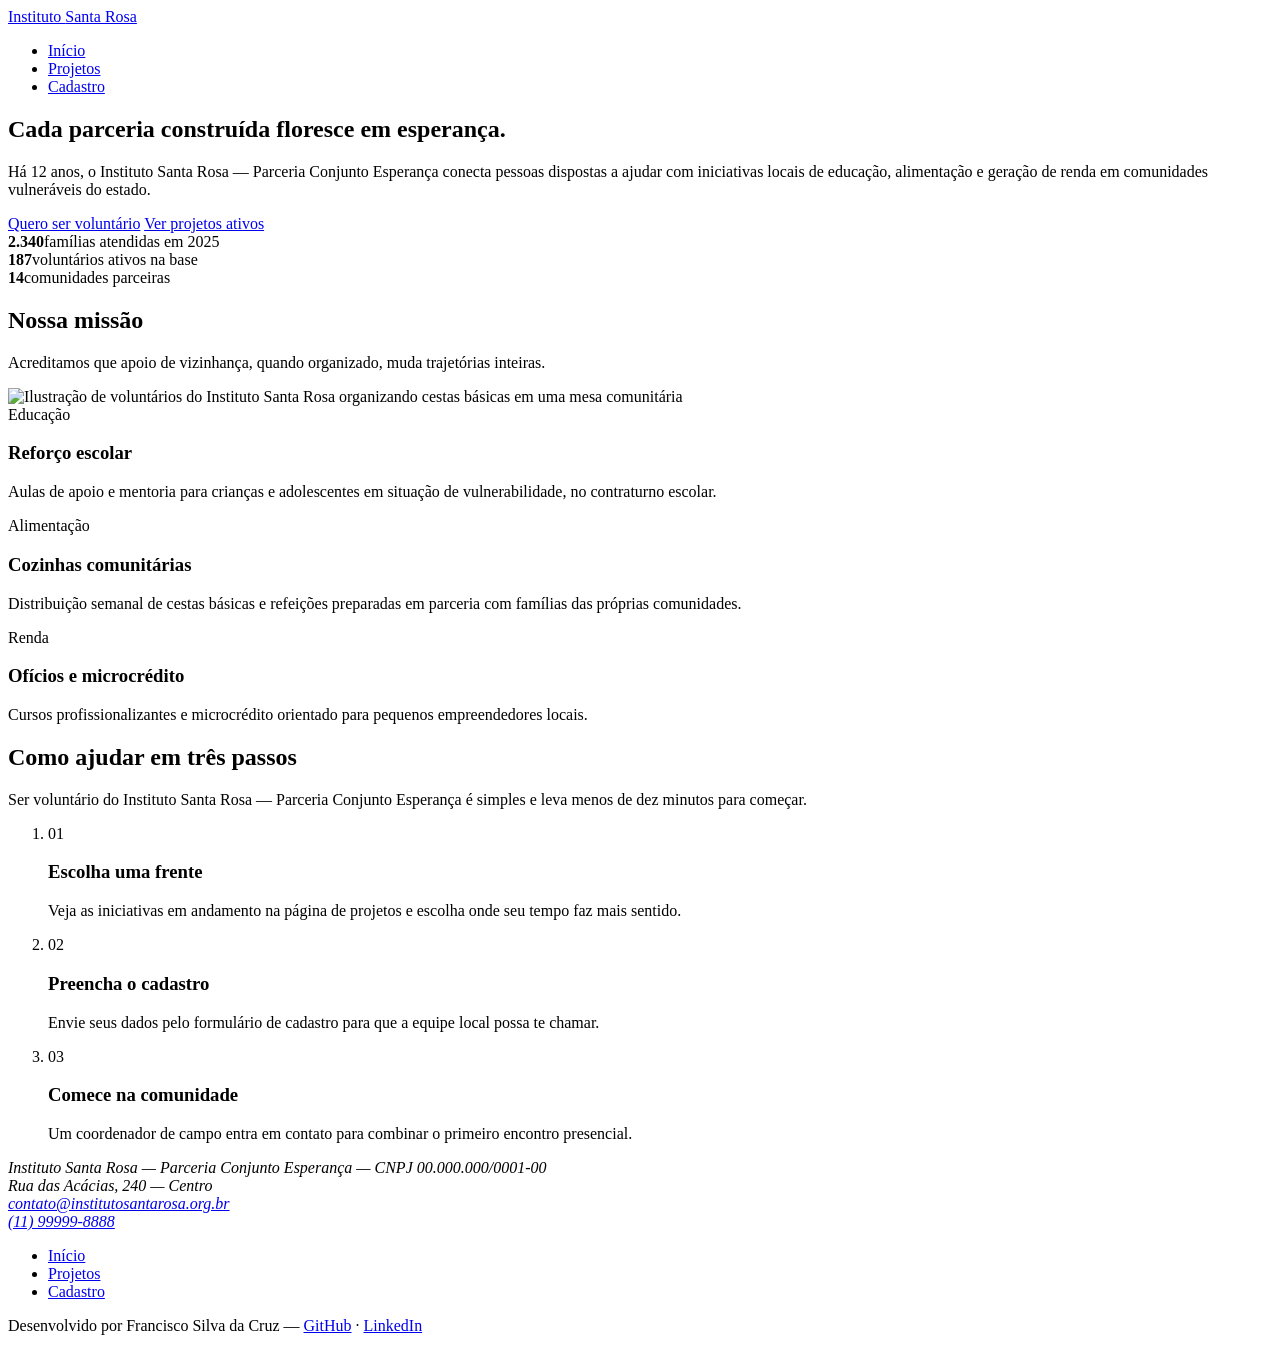
==== index.html @ f9cfd02f "Rename Index.html to index.html" ====
<!DOCTYPE html>
<html lang="pt-BR">
<head>
<meta charset="UTF-8">
<meta name="viewport" content="width=device-width, initial-scale=1.0">
<title>Instituto Santa Rosa — plantando esperança</title>
<meta name="description" content="Instituto Santa Rosa — Parceria Conjunto Esperança é uma ONG que conecta apoiadores e voluntários a iniciativas solidárias em comunidades vulneráveis.">
<link rel="preconnect" href="https://fonts.googleapis.com">
<link href="https://fonts.googleapis.com/css2?family=Fraunces:ital,wght@0,500;0,600;1,500&family=Work+Sans:wght@400;500;600&display=swap" rel="stylesheet">
<link rel="stylesheet" href="style.css">
</head>
<body>

<header class="site-header">
  <div class="header-inner">
    <a href="index.html" class="brand">Instituto <span>Santa Rosa</span></a>
    <nav class="main-nav" aria-label="Navegação principal">
      <ul>
        <li><a href="index.html" aria-current="page">Início</a></li>
        <li><a href="projetos.html">Projetos</a></li>
        <li><a href="cadastro.html">Cadastro</a></li>
      </ul>
    </nav>
  </div>
</header>

<main>

  <section class="hero">
    <div class="wrap hero-grid">
      <div>
        <h1>Cada parceria construída floresce em esperança.</h1>
        <p class="lede">Há 12 anos, o Instituto Santa Rosa — Parceria Conjunto Esperança conecta pessoas dispostas a ajudar com iniciativas locais de educação, alimentação e geração de renda em comunidades vulneráveis do estado.</p>
        <div class="hero-actions">
          <a href="cadastro.html" class="btn btn-primary">Quero ser voluntário</a>
          <a href="projetos.html" class="btn btn-outline">Ver projetos ativos</a>
        </div>
      </div>
      <div class="stats">
        <div class="stat"><b>2.340</b><span>famílias atendidas em 2025</span></div>
        <div class="stat"><b>187</b><span>voluntários ativos na base</span></div>
        <div class="stat"><b>14</b><span>comunidades parceiras</span></div>
      </div>
    </div>
  </section>

  <section id="missao">
    <div class="wrap">
      <div class="section-head">
        <h2>Nossa missão</h2>
        <p>Acreditamos que apoio de vizinhança, quando organizado, muda trajetórias inteiras.</p>
      </div>
      <picture>
        <source srcset="images/comunidade.webp" type="image/webp">
        <img class="institutional-img" src="images/comunidade.jpg"
             alt="Ilustração de voluntários do Instituto Santa Rosa organizando cestas básicas em uma mesa comunitária">
      </picture>
      <div class="card-grid">
        <article class="card">
          <span class="tag">Educação</span>
          <h3>Reforço escolar</h3>
          <p>Aulas de apoio e mentoria para crianças e adolescentes em situação de vulnerabilidade, no contraturno escolar.</p>
        </article>
        <article class="card">
          <span class="tag">Alimentação</span>
          <h3>Cozinhas comunitárias</h3>
          <p>Distribuição semanal de cestas básicas e refeições preparadas em parceria com famílias das próprias comunidades.</p>
        </article>
        <article class="card">
          <span class="tag">Renda</span>
          <h3>Ofícios e microcrédito</h3>
          <p>Cursos profissionalizantes e microcrédito orientado para pequenos empreendedores locais.</p>
        </article>
      </div>
    </div>
  </section>

  <section id="como-ajudar">
    <div class="wrap">
      <div class="section-head">
        <h2>Como ajudar em três passos</h2>
        <p>Ser voluntário do Instituto Santa Rosa — Parceria Conjunto Esperança é simples e leva menos de dez minutos para começar.</p>
      </div>
      <ol class="steps">
        <li>
          <span class="num">01</span>
          <div>
            <h3>Escolha uma frente</h3>
            <p>Veja as iniciativas em andamento na página de projetos e escolha onde seu tempo faz mais sentido.</p>
          </div>
        </li>
        <li>
          <span class="num">02</span>
          <div>
            <h3>Preencha o cadastro</h3>
            <p>Envie seus dados pelo formulário de cadastro para que a equipe local possa te chamar.</p>
          </div>
        </li>
        <li>
          <span class="num">03</span>
          <div>
            <h3>Comece na comunidade</h3>
            <p>Um coordenador de campo entra em contato para combinar o primeiro encontro presencial.</p>
          </div>
        </li>
      </ol>
    </div>
  </section>

</main>

<footer class="site-footer">
  <div class="wrap footer-grid">
    <address>
      Instituto Santa Rosa — Parceria Conjunto Esperança — CNPJ 00.000.000/0001-00<br>
      Rua das Acácias, 240 — Centro<br>
      <a href="mailto:contato@institutosantarosa.org.br">contato@institutosantarosa.org.br</a><br>
      <a href="tel:+5511999998888">(11) 99999-8888</a>
    </address>
    <nav aria-label="Navegação do rodapé">
      <ul>
        <li><a href="index.html">Início</a></li>
        <li><a href="projetos.html">Projetos</a></li>
        <li><a href="cadastro.html">Cadastro</a></li>
      </ul>
    </nav>
  </div>
  <div class="wrap">
    <p class="footer-credit">Desenvolvido por Francisco Silva da Cruz —
      <a href="https://github.com/francisco-cruz2?tab=repositories" target="_blank" rel="noopener noreferrer">GitHub</a> ·
      <a href="https://www.linkedin.com/in/francisco-silva-da-cruz-501581310" target="_blank" rel="noopener noreferrer">LinkedIn</a>
    </p>
  </div>
</footer>

</body>
</html>
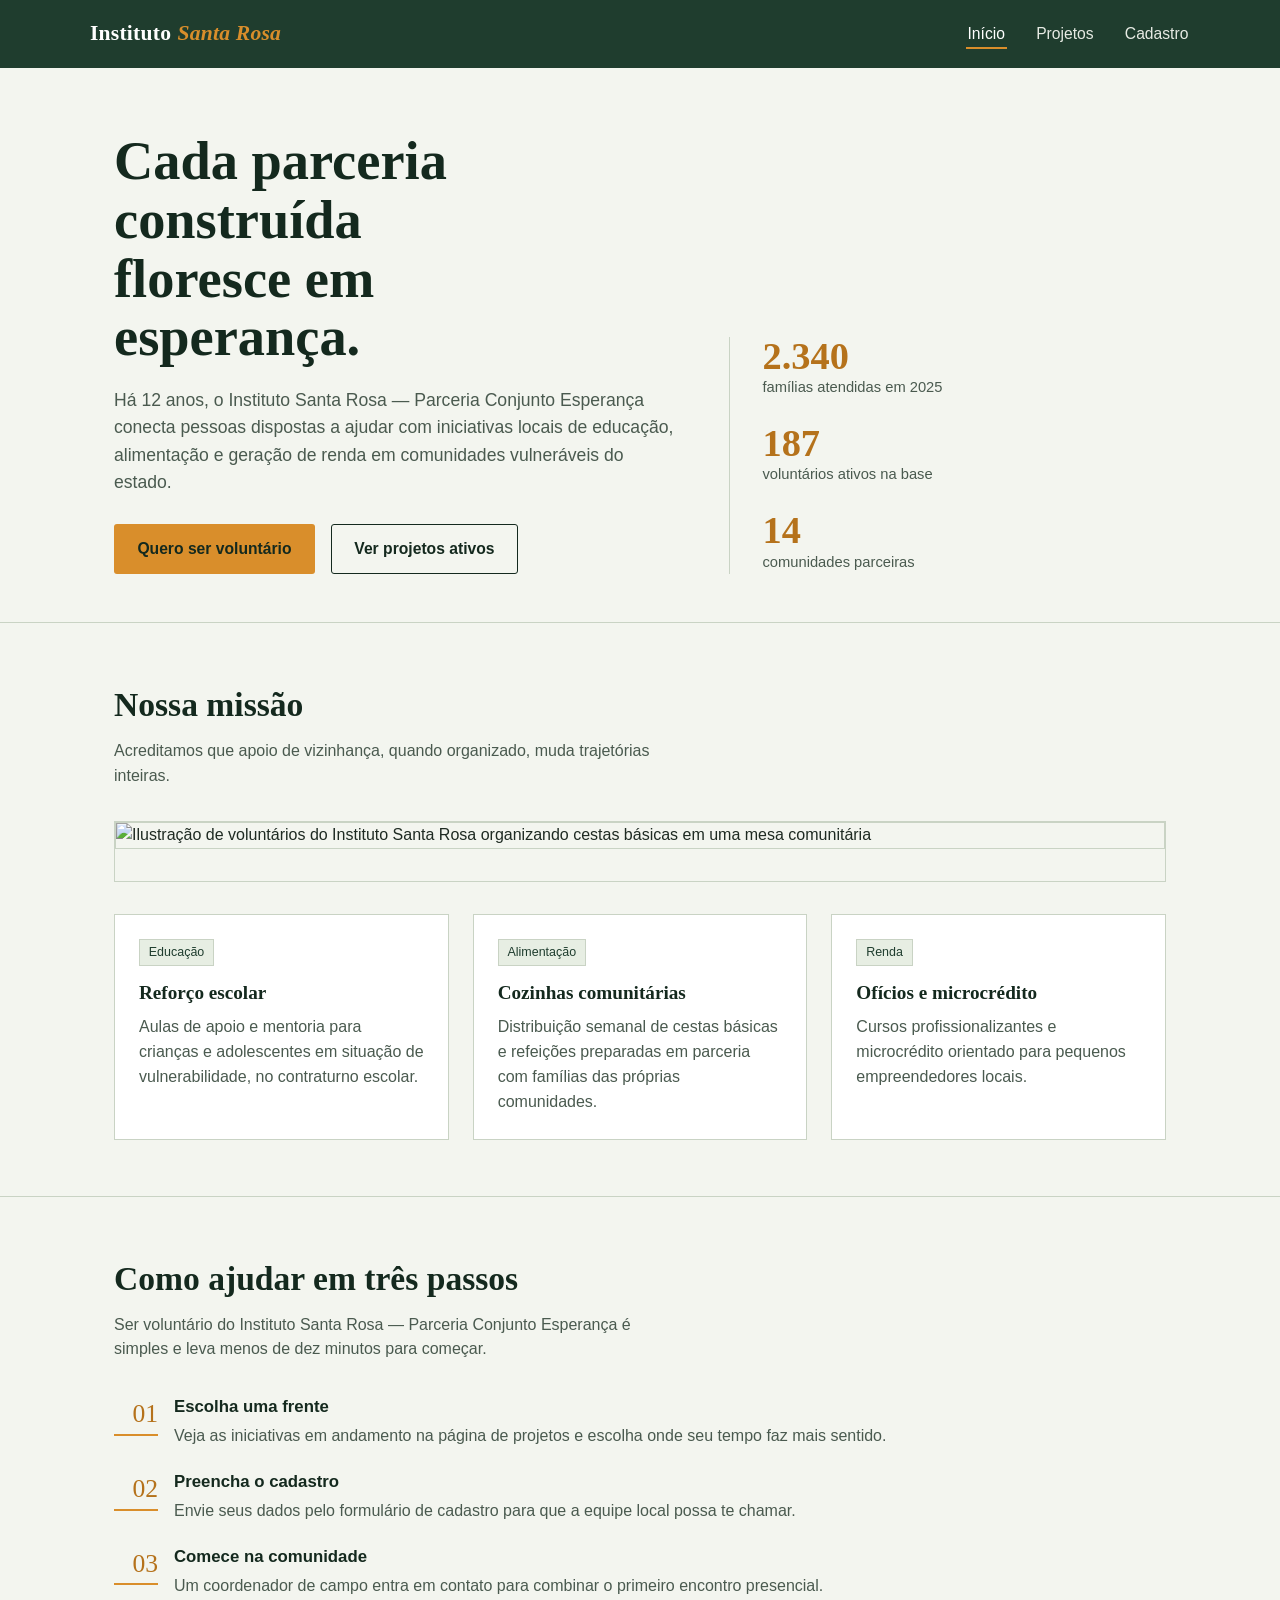
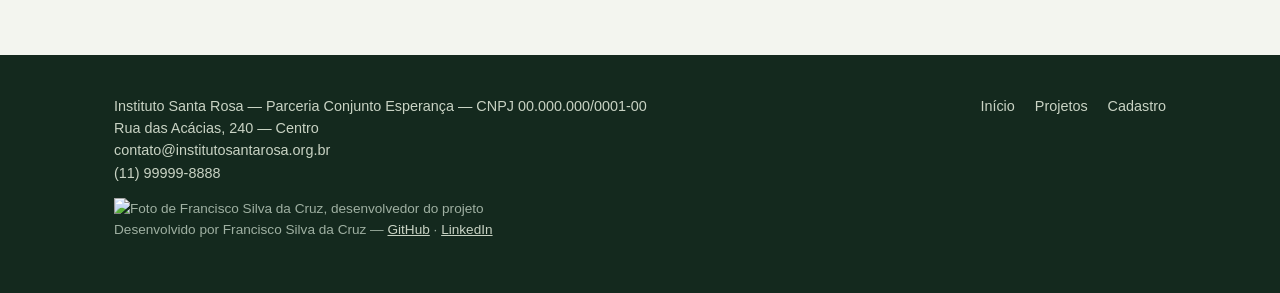
==== commit 4d8b73a5: "Update index.html" ====
--- a/index.html
+++ b/index.html
@@ -6,7 +6,7 @@
 <title>Instituto Santa Rosa — plantando esperança</title>
 <meta name="description" content="Instituto Santa Rosa — Parceria Conjunto Esperança é uma ONG que conecta apoiadores e voluntários a iniciativas solidárias em comunidades vulneráveis.">
 <link rel="preconnect" href="https://fonts.googleapis.com">
-<link href="https://fonts.googleapis.com/css2?family=Fraunces:ital,wght@0,500;0,600;1,500&family=Work+Sans:wght@400;500;600&display=swap" rel="stylesheet">
+<link href="https://fonts.googleapis.com/css2?family=Newsreader:ital,wght@0,500;0,600;1,500;1,600&family=Inter:wght@400;500;600;700&display=swap" rel="stylesheet">
 <link rel="stylesheet" href="style.css">
 </head>
 <body>
@@ -126,9 +126,12 @@
     </nav>
   </div>
   <div class="wrap">
-    <p class="footer-credit">Desenvolvido por Francisco Silva da Cruz —
-      <a href="https://github.com/francisco-cruz2?tab=repositories" target="_blank" rel="noopener noreferrer">GitHub</a> ·
-      <a href="https://www.linkedin.com/in/francisco-silva-da-cruz-501581310" target="_blank" rel="noopener noreferrer">LinkedIn</a>
+    <p class="footer-credit">
+      <img class="avatar" src="images/francisco-avatar.jpg" alt="Foto de Francisco Silva da Cruz, desenvolvedor do projeto">
+      <span>Desenvolvido por Francisco Silva da Cruz —
+        <a href="https://github.com/francisco-cruz2?tab=repositories" target="_blank" rel="noopener noreferrer">GitHub</a> ·
+        <a href="https://www.linkedin.com/in/francisco-silva-da-cruz-501581310" target="_blank" rel="noopener noreferrer">LinkedIn</a>
+      </span>
     </p>
   </div>
 </footer>
--- a/style.css
+++ b/style.css
@@ -0,0 +1,446 @@
+/* ================================
+   Instituto Santa Rosa — Parceria Conjunto Esperança — design tokens
+   ================================ */
+:root {
+  --forest: #1F3D2E;
+  --forest-deep: #14291E;
+  --ochre: #D98E2B;
+  --ochre-deep: #B5721B;
+  --paper: #F3F5EF;
+  --paper-card: #FFFFFF;
+  --ink: #1E2A22;
+  --ink-soft: #4A5A4F;
+  --line: #C9D3C4;
+
+  --font-display: "Fraunces", Georgia, serif;
+  --font-body: "Work Sans", -apple-system, BlinkMacSystemFont, sans-serif;
+
+  --measure: 62ch;
+}
+
+* { box-sizing: border-box; }
+
+html {
+  scroll-behavior: smooth;
+}
+
+body {
+  margin: 0;
+  background: var(--paper);
+  color: var(--ink);
+  font-family: var(--font-body);
+  line-height: 1.55;
+  -webkit-font-smoothing: antialiased;
+}
+
+img { max-width: 100%; display: block; }
+
+a { color: inherit; }
+
+/* Focus visibility */
+a:focus-visible,
+button:focus-visible,
+input:focus-visible,
+textarea:focus-visible,
+select:focus-visible {
+  outline: 3px solid var(--ochre);
+  outline-offset: 2px;
+}
+
+@media (prefers-reduced-motion: reduce) {
+  html { scroll-behavior: auto; }
+  * { animation: none !important; transition: none !important; }
+}
+
+/* ---------- Header / Nav ---------- */
+.site-header {
+  background: var(--forest);
+  color: #fff;
+  padding: 0 1.5rem;
+}
+
+.site-header .header-inner {
+  max-width: 1100px;
+  margin: 0 auto;
+  display: flex;
+  align-items: center;
+  justify-content: space-between;
+  min-height: 4.25rem;
+  flex-wrap: wrap;
+  gap: 0.75rem 1.5rem;
+}
+
+.brand {
+  font-family: var(--font-display);
+  font-weight: 600;
+  font-size: 1.35rem;
+  letter-spacing: 0.01em;
+  text-decoration: none;
+  color: #fff;
+  display: flex;
+  align-items: baseline;
+  gap: 0.4rem;
+}
+
+.brand span {
+  color: var(--ochre);
+  font-style: italic;
+}
+
+.main-nav ul {
+  list-style: none;
+  display: flex;
+  gap: 1.75rem;
+  margin: 0;
+  padding: 0;
+  flex-wrap: wrap;
+}
+
+.main-nav a {
+  text-decoration: none;
+  color: #E7EBE4;
+  font-size: 0.98rem;
+  padding: 0.35rem 0.1rem;
+  border-bottom: 2px solid transparent;
+}
+
+.main-nav a:hover,
+.main-nav a[aria-current="page"] {
+  color: #fff;
+  border-bottom-color: var(--ochre);
+}
+
+/* ---------- Layout helpers ---------- */
+main { display: block; }
+
+.wrap {
+  max-width: 1100px;
+  margin: 0 auto;
+  padding: 0 1.5rem;
+}
+
+section { padding: 3.5rem 0; }
+section + section { border-top: 1px solid var(--line); }
+
+.section-head {
+  max-width: var(--measure);
+  margin-bottom: 2rem;
+}
+
+.section-head h2 {
+  font-family: var(--font-display);
+  font-size: clamp(1.6rem, 3vw, 2.1rem);
+  margin: 0 0 0.5rem;
+  color: var(--forest-deep);
+}
+
+.section-head p {
+  color: var(--ink-soft);
+  margin: 0;
+}
+
+/* ---------- Hero ---------- */
+.hero {
+  padding: 4rem 0 3rem;
+  border-top: none;
+}
+
+.hero-grid {
+  display: grid;
+  grid-template-columns: 1.3fr 1fr;
+  gap: 3rem;
+  align-items: end;
+}
+
+.hero h1 {
+  font-family: var(--font-display);
+  font-size: clamp(2.2rem, 5vw, 3.4rem);
+  line-height: 1.08;
+  margin: 0 0 1.25rem;
+  color: var(--forest-deep);
+  max-width: 14ch;
+}
+
+.hero .lede {
+  max-width: var(--measure);
+  font-size: 1.1rem;
+  color: var(--ink-soft);
+  margin: 0 0 1.75rem;
+}
+
+.hero-actions {
+  display: flex;
+  gap: 1rem;
+  flex-wrap: wrap;
+}
+
+.stats {
+  display: grid;
+  gap: 1.5rem;
+  border-left: 1px solid var(--line);
+  padding-left: 2rem;
+}
+
+.stat b {
+  display: block;
+  font-family: var(--font-display);
+  font-size: 2.4rem;
+  color: var(--ochre-deep);
+  line-height: 1;
+}
+
+.stat span {
+  color: var(--ink-soft);
+  font-size: 0.92rem;
+}
+
+/* ---------- Buttons ---------- */
+.btn {
+  display: inline-block;
+  font-family: var(--font-body);
+  font-size: 0.98rem;
+  font-weight: 600;
+  padding: 0.75rem 1.4rem;
+  border-radius: 3px;
+  text-decoration: none;
+  border: 1px solid transparent;
+  cursor: pointer;
+}
+
+.btn-primary {
+  background: var(--ochre);
+  color: var(--forest-deep);
+}
+.btn-primary:hover { background: var(--ochre-deep); color: #fff; }
+
+.btn-outline {
+  background: transparent;
+  color: var(--forest-deep);
+  border-color: var(--forest-deep);
+}
+.btn-outline:hover { background: var(--forest-deep); color: #fff; }
+
+/* ---------- Cards / articles ---------- */
+.institutional-img,
+picture:has(.institutional-img) {
+  width: 100%;
+  max-height: 360px;
+  object-fit: cover;
+  border: 1px solid var(--line);
+  margin-bottom: 2rem;
+  display: block;
+}
+
+.card-grid {
+  display: grid;
+  grid-template-columns: repeat(3, 1fr);
+  gap: 1.5rem;
+}
+
+.card {
+  background: var(--paper-card);
+  border: 1px solid var(--line);
+  padding: 1.5rem;
+}
+
+.card h3 {
+  font-family: var(--font-display);
+  font-size: 1.2rem;
+  margin: 0 0 0.5rem;
+  color: var(--forest-deep);
+}
+
+.card p { color: var(--ink-soft); margin: 0; }
+
+.card .tag {
+  display: inline-block;
+  font-size: 0.78rem;
+  color: var(--forest);
+  background: #E7EEE3;
+  border: 1px solid var(--line);
+  padding: 0.15rem 0.55rem;
+  margin-bottom: 0.75rem;
+}
+
+/* ---------- Steps (genuine sequence) ---------- */
+.steps {
+  list-style: none;
+  margin: 0;
+  padding: 0;
+  display: grid;
+  gap: 1.25rem;
+}
+
+.steps li {
+  display: grid;
+  grid-template-columns: 2.75rem 1fr;
+  gap: 1rem;
+  align-items: start;
+}
+
+.steps .num {
+  font-family: var(--font-display);
+  font-size: 1.6rem;
+  color: var(--ochre-deep);
+  border-bottom: 2px solid var(--ochre);
+  text-align: right;
+}
+
+.steps h3 {
+  margin: 0 0 0.25rem;
+  font-size: 1.05rem;
+  color: var(--forest-deep);
+}
+.steps p { margin: 0; color: var(--ink-soft); }
+
+/* ---------- Project detail blocks ---------- */
+.project {
+  display: grid;
+  grid-template-columns: 1fr 1.4fr;
+  gap: 2rem;
+  padding: 2rem 0;
+}
+
+.project + .project { border-top: 1px solid var(--line); }
+
+.project .meta {
+  color: var(--ink-soft);
+  font-size: 0.92rem;
+}
+
+.project h3 {
+  font-family: var(--font-display);
+  font-size: 1.4rem;
+  margin: 0 0 0.4rem;
+  color: var(--forest-deep);
+}
+
+.project ul {
+  margin: 0.75rem 0 0;
+  padding-left: 1.1rem;
+  color: var(--ink-soft);
+}
+
+/* ---------- Forms ---------- */
+.form-shell {
+  max-width: 640px;
+}
+
+fieldset {
+  border: 1px solid var(--line);
+  padding: 1.5rem;
+  margin: 0 0 1.5rem;
+}
+
+legend {
+  font-family: var(--font-display);
+  padding: 0 0.5rem;
+  color: var(--forest-deep);
+  font-size: 1.1rem;
+}
+
+.field {
+  margin-bottom: 1.15rem;
+}
+
+.field label {
+  display: block;
+  font-size: 0.92rem;
+  font-weight: 600;
+  margin-bottom: 0.35rem;
+  color: var(--forest-deep);
+}
+
+.field .hint {
+  font-size: 0.82rem;
+  color: var(--ink-soft);
+  margin-top: 0.3rem;
+}
+
+input, select, textarea {
+  width: 100%;
+  font-family: var(--font-body);
+  font-size: 0.98rem;
+  padding: 0.6rem 0.7rem;
+  border: 1px solid var(--line);
+  background: #fff;
+  color: var(--ink);
+}
+
+.two-col {
+  display: grid;
+  grid-template-columns: 1fr 1fr;
+  gap: 1rem;
+}
+
+/* native validity styling */
+input:invalid:not(:placeholder-shown) {
+  border-color: #B5432B;
+}
+input:valid:not(:placeholder-shown) {
+  border-color: var(--forest);
+}
+
+.field .error-msg {
+  display: none;
+  color: #8C3A24;
+  font-size: 0.82rem;
+  margin-top: 0.3rem;
+}
+.field.show-error .error-msg { display: block; }
+.field.show-error input { border-color: #8C3A24; }
+
+.form-status {
+  border: 1px solid var(--forest);
+  background: #E7EEE3;
+  color: var(--forest-deep);
+  padding: 1rem 1.25rem;
+  margin-bottom: 1.5rem;
+  display: none;
+}
+.form-status.visible { display: block; }
+
+/* ---------- Footer ---------- */
+.site-footer {
+  background: var(--forest-deep);
+  color: #C9D3C4;
+  padding: 2.5rem 0;
+  font-size: 0.9rem;
+}
+
+.footer-grid {
+  display: flex;
+  justify-content: space-between;
+  flex-wrap: wrap;
+  gap: 1.5rem;
+}
+
+.footer-grid nav ul {
+  list-style: none;
+  padding: 0;
+  margin: 0;
+  display: flex;
+  gap: 1.25rem;
+  flex-wrap: wrap;
+}
+
+.footer-grid a { text-decoration: none; color: #C9D3C4; }
+.footer-grid a:hover { color: #fff; }
+.footer-grid address { font-style: normal; }
+
+.footer-credit {
+  font-size: 0.85rem;
+  color: #9FB0A2;
+}
+.footer-credit a { color: #C9D3C4; text-decoration: underline; }
+.footer-credit a:hover { color: #fff; }
+
+/* ---------- Responsive ---------- */
+@media (max-width: 780px) {
+  .hero-grid { grid-template-columns: 1fr; }
+  .stats { border-left: none; padding-left: 0; border-top: 1px solid var(--line); padding-top: 1.5rem; }
+  .card-grid { grid-template-columns: 1fr; }
+  .project { grid-template-columns: 1fr; }
+  .two-col { grid-template-columns: 1fr; }
+  .main-nav ul { gap: 1.1rem; }
+}
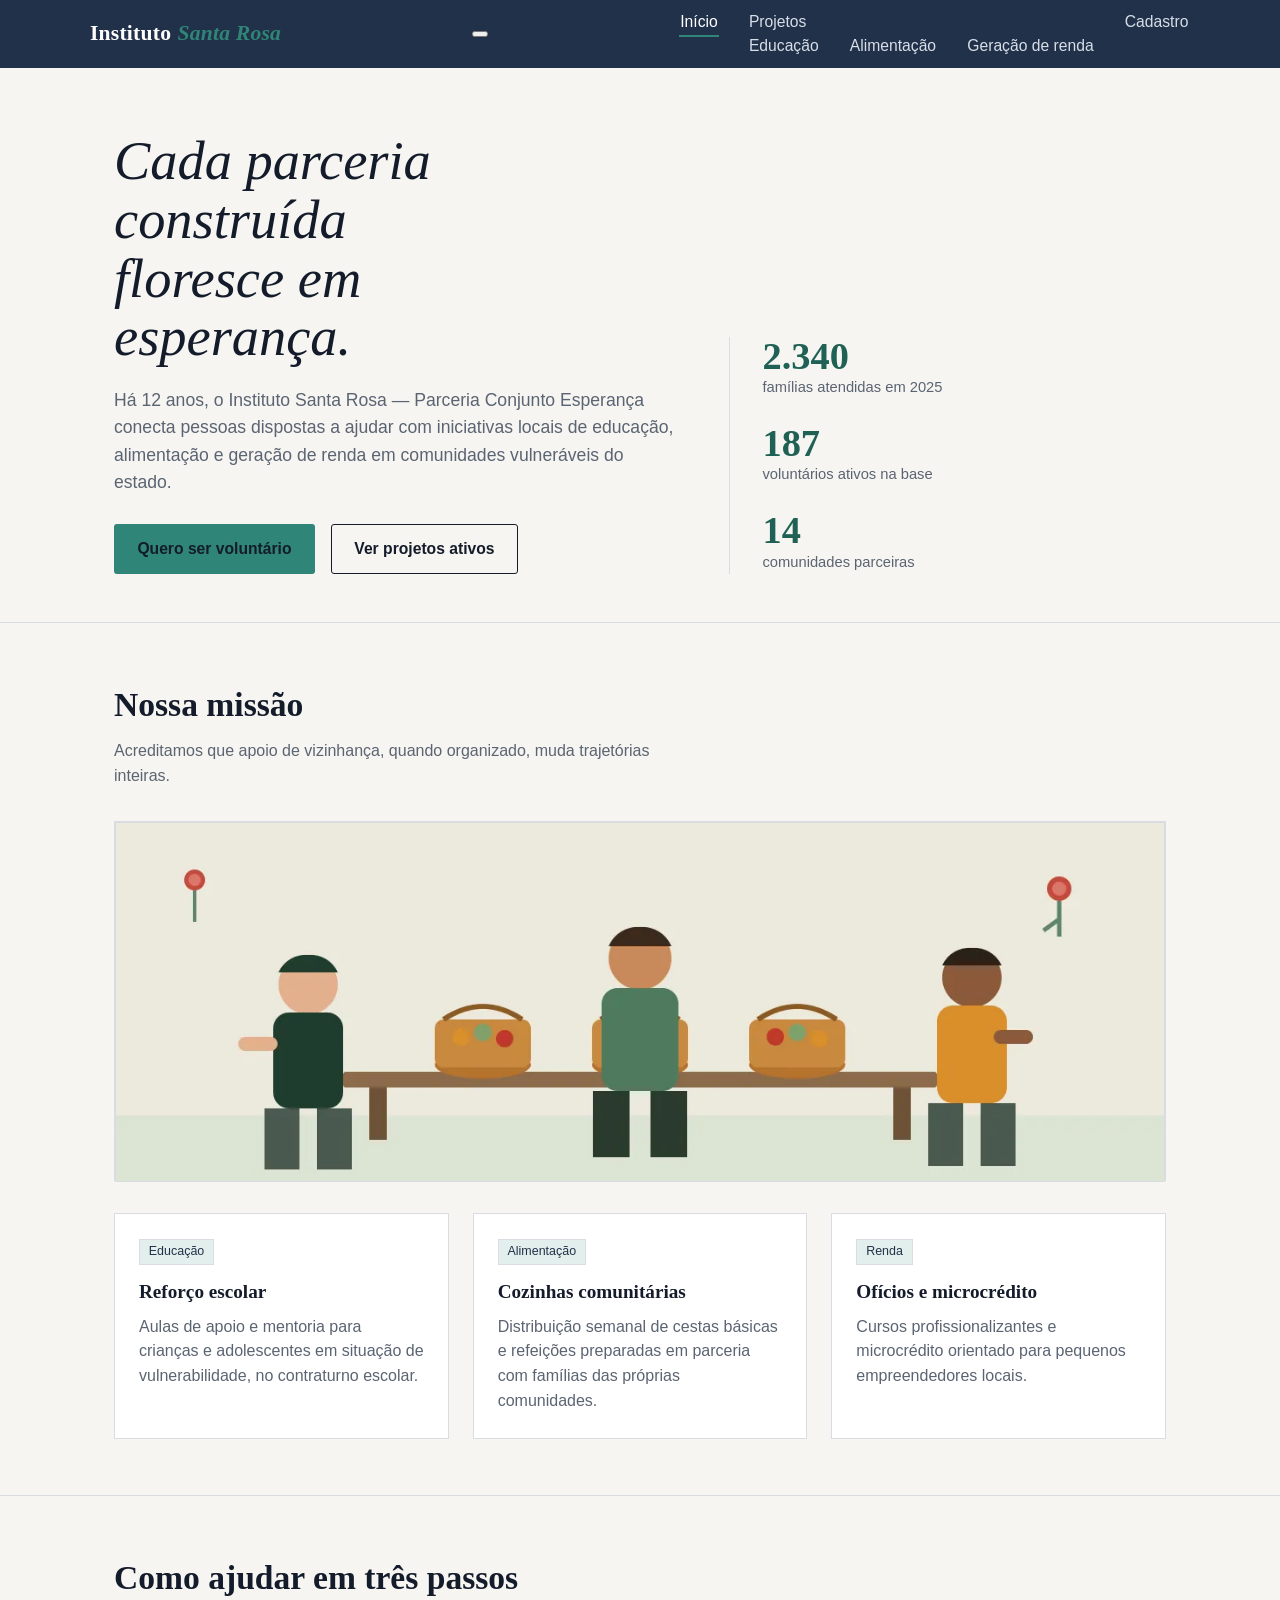
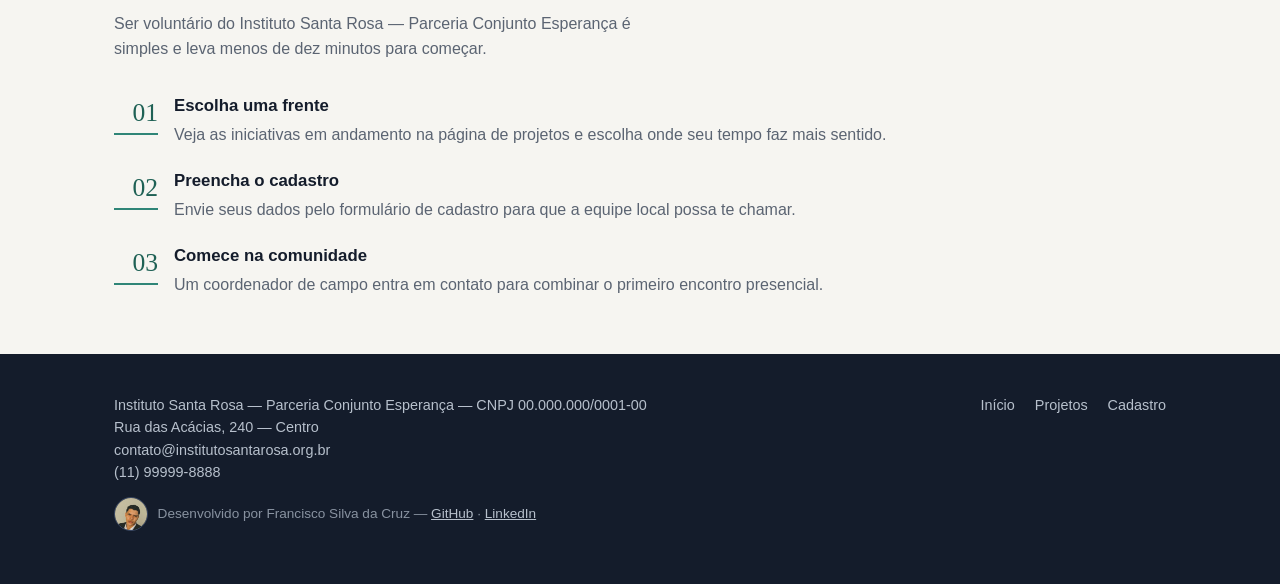
==== commit 55b36890: "Update index.html" ====
--- a/index.html
+++ b/index.html
@@ -14,10 +14,20 @@
 <header class="site-header">
   <div class="header-inner">
     <a href="index.html" class="brand">Instituto <span>Santa Rosa</span></a>
-    <nav class="main-nav" aria-label="Navegação principal">
+    <button class="nav-toggle" id="nav-toggle" type="button" aria-expanded="false" aria-controls="main-nav" aria-label="Abrir menu de navegação">
+      <span></span><span></span><span></span>
+    </button>
+    <nav class="main-nav" id="main-nav" aria-label="Navegação principal">
       <ul>
         <li><a href="index.html" aria-current="page">Início</a></li>
-        <li><a href="projetos.html">Projetos</a></li>
+        <li class="has-dropdown">
+          <a href="projetos.html">Projetos</a>
+          <ul class="dropdown">
+            <li><a href="projetos.html#educacao">Educação</a></li>
+            <li><a href="projetos.html#alimentacao">Alimentação</a></li>
+            <li><a href="projetos.html#renda">Geração de renda</a></li>
+          </ul>
+        </li>
         <li><a href="cadastro.html">Cadastro</a></li>
       </ul>
     </nav>
@@ -136,5 +146,6 @@
   </div>
 </footer>
 
+<script src="script.js"></script>
 </body>
 </html>
--- a/style.css
+++ b/style.css
@@ -2,18 +2,18 @@
    Instituto Santa Rosa — Parceria Conjunto Esperança — design tokens
    ================================ */
 :root {
-  --forest: #1F3D2E;
-  --forest-deep: #14291E;
-  --ochre: #D98E2B;
-  --ochre-deep: #B5721B;
-  --paper: #F3F5EF;
+  --forest: #22314A;
+  --forest-deep: #141C2B;
+  --ochre: #2F8577;
+  --ochre-deep: #1F6155;
+  --paper: #F6F5F1;
   --paper-card: #FFFFFF;
-  --ink: #1E2A22;
-  --ink-soft: #4A5A4F;
-  --line: #C9D3C4;
-
-  --font-display: "Fraunces", Georgia, serif;
-  --font-body: "Work Sans", -apple-system, BlinkMacSystemFont, sans-serif;
+  --ink: #1D2430;
+  --ink-soft: #5B6472;
+  --line: #D9DCE1;
+
+  --font-display: "Newsreader", Georgia, serif;
+  --font-body: "Inter", -apple-system, BlinkMacSystemFont, sans-serif;
 
   --measure: 62ch;
 }
@@ -98,7 +98,7 @@
 
 .main-nav a {
   text-decoration: none;
-  color: #E7EBE4;
+  color: #D7DEE8;
   font-size: 0.98rem;
   padding: 0.35rem 0.1rem;
   border-bottom: 2px solid transparent;
@@ -127,6 +127,7 @@
   margin-bottom: 2rem;
 }
 
+.section-head h1,
 .section-head h2 {
   font-family: var(--font-display);
   font-size: clamp(1.6rem, 3vw, 2.1rem);
@@ -154,6 +155,8 @@
 
 .hero h1 {
   font-family: var(--font-display);
+  font-style: italic;
+  font-weight: 500;
   font-size: clamp(2.2rem, 5vw, 3.4rem);
   line-height: 1.08;
   margin: 0 0 1.25rem;
@@ -256,7 +259,7 @@
   display: inline-block;
   font-size: 0.78rem;
   color: var(--forest);
-  background: #E7EEE3;
+  background: #E3EFEC;
   border: 1px solid var(--line);
   padding: 0.15rem 0.55rem;
   margin-bottom: 0.75rem;
@@ -308,7 +311,7 @@
   font-size: 0.92rem;
 }
 
-.project h3 {
+.project h2 {
   font-family: var(--font-display);
   font-size: 1.4rem;
   margin: 0 0 0.4rem;
@@ -392,7 +395,7 @@
 
 .form-status {
   border: 1px solid var(--forest);
-  background: #E7EEE3;
+  background: #E3EFEC;
   color: var(--forest-deep);
   padding: 1rem 1.25rem;
   margin-bottom: 1.5rem;
@@ -403,7 +406,7 @@
 /* ---------- Footer ---------- */
 .site-footer {
   background: var(--forest-deep);
-  color: #C9D3C4;
+  color: #B7C0CC;
   padding: 2.5rem 0;
   font-size: 0.9rem;
 }
@@ -424,16 +427,28 @@
   flex-wrap: wrap;
 }
 
-.footer-grid a { text-decoration: none; color: #C9D3C4; }
+.footer-grid a { text-decoration: none; color: #B7C0CC; }
 .footer-grid a:hover { color: #fff; }
 .footer-grid address { font-style: normal; }
 
 .footer-credit {
   font-size: 0.85rem;
-  color: #9FB0A2;
-}
-.footer-credit a { color: #C9D3C4; text-decoration: underline; }
+  color: #8892A0;
+  display: flex;
+  align-items: center;
+  gap: 0.6rem;
+}
+.footer-credit a { color: #B7C0CC; text-decoration: underline; }
 .footer-credit a:hover { color: #fff; }
+
+.footer-credit .avatar {
+  width: 34px;
+  height: 34px;
+  border-radius: 50%;
+  object-fit: cover;
+  border: 1px solid #3A4863;
+  flex-shrink: 0;
+}
 
 /* ---------- Responsive ---------- */
 @media (max-width: 780px) {
